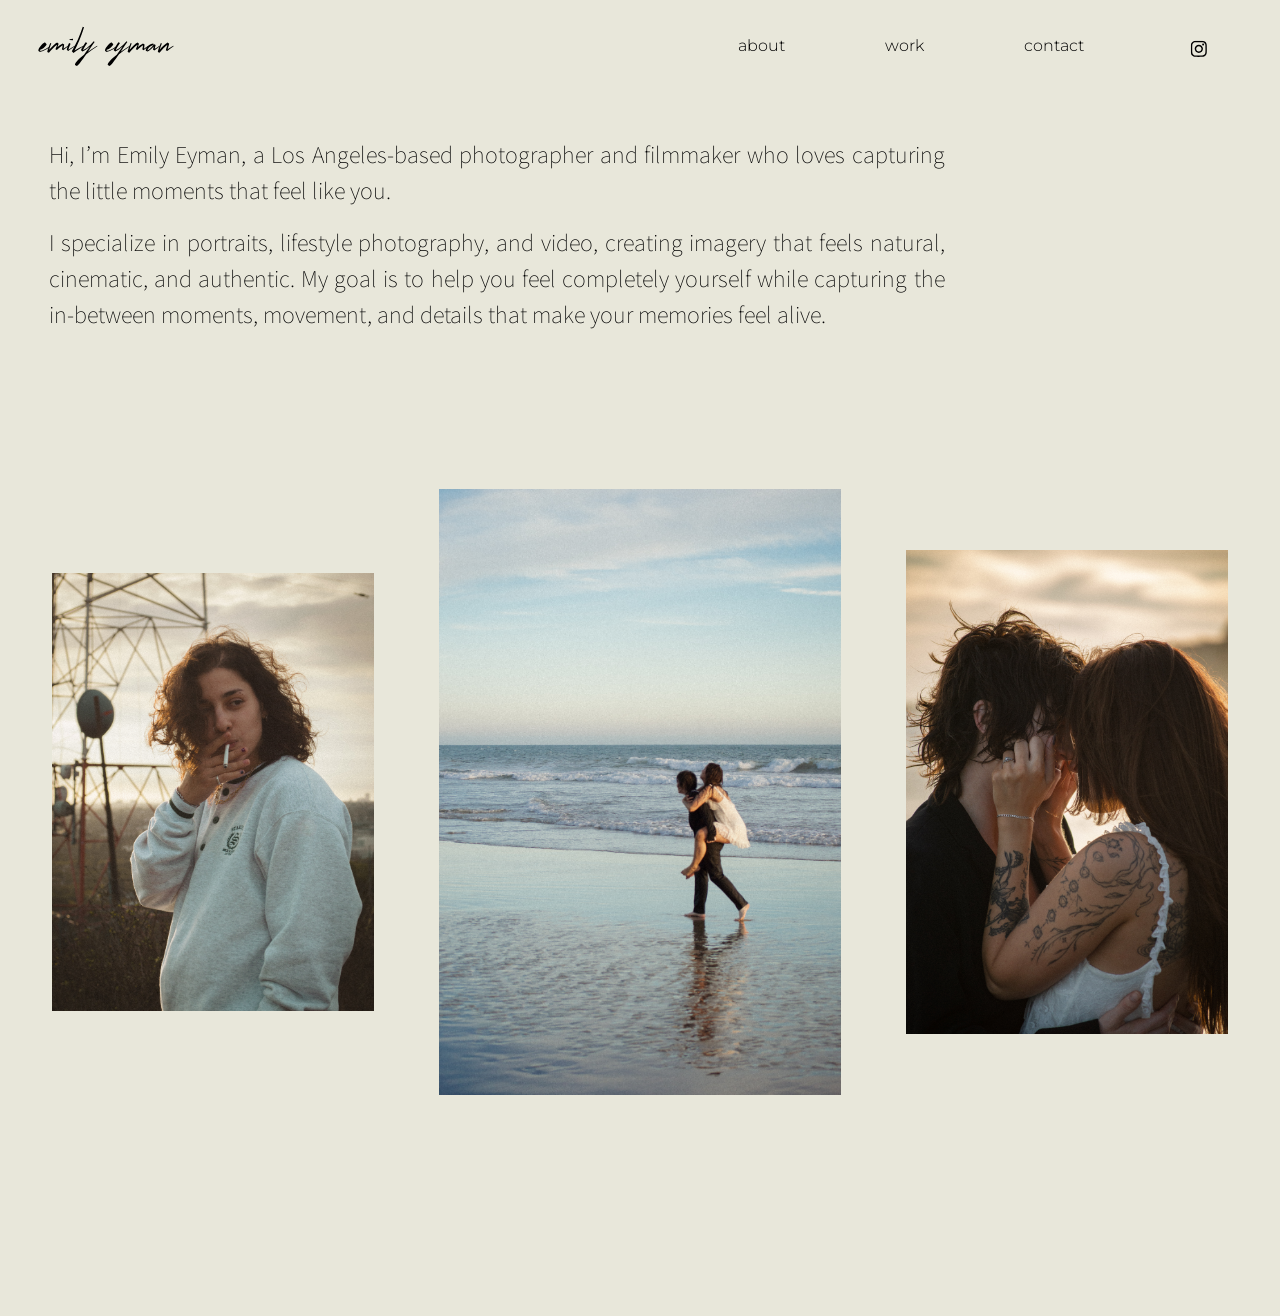
==== index.html @ b00204c0 "initial upload - unfinished" ====
<!DOCTYPE html>
<html lang="en">
<head>
    <meta charset="UTF-8">
    <meta name="viewport" content="width=device-width, initial-scale=1.0">
    <title>emily eyman</title>

    <!-- Bootstrap -->
    <link rel="stylesheet" href="./styles/bootstrap/css/bootstrap.min.css">
    <!-- Fonts -->
    <link rel="preconnect" href="https://fonts.googleapis.com">
    <link rel="preconnect" href="https://fonts.gstatic.com" crossorigin>
    <link href="https://fonts.googleapis.com/css2?family=Assistant:wght@200&family=Cousine:ital,wght@0,400;0,700;1,400;1,700&family=Montserrat:ital,wght@0,100..900;1,100..900&display=swap" rel="stylesheet">
    <!-- CSS -->
    <link rel="stylesheet" href="styles/main.css">

</head>
<body>
    <div id="page-container">
        <div id="page-content">
            <!-- Navbar -->
            <section id="home">
                <div class="navbarDiv container-fluid">
                    <nav class="navbar navbar-expand-lg w-100 justify-content-between">
                        <a class="navbar-brand" href="index.html"><img class="logo" src="images/logo.svg" alt="logo"></a>
                            <button class="navbar-toggler navbar-light" type="button" data-bs-toggle="collapse" data-bs-target="#navbarNav" aria-controls="navbarNav" aria-expanded="false" aria-label="Toggle navigation">
                                <span class="navbar-toggler-icon"></span>
                            </button>
                        <div class="collapse navbar-collapse" id="navbarNav">
                            <ul class="navbar-nav ms-auto">
                                <li class="nav-item">
                                    <a class="nav-link" href="about.html">about</a>
                                </li>
                                <li class="nav-item">
                                    <a class="nav-link" href="work.html">work</a>
                                </li>
                                <li class="nav-item">
                                    <a class="nav-link" href="contact.html">contact</a>
                                </li>
                                <li class="nav-item">
                                    <a class="nav-link" href="https://www.instagram.com/ejtookthis?igsi=MWs1d3k1dmIwNWoycg==">
                                        <img src="images/ig.svg" alt="Instagram" class="ig-icon">
                                    </a>
                                </li>
                            </ul>
                        </div>
                    </nav>
                </div>
            </section>
        </div>

        <!-- Home -->
        <section>

            <!-- About -->
            <div id="home">
                <div class="text-div">
                    <p class="about">
                        Hi, I’m Emily Eyman, a Los Angeles-based photographer and filmmaker who loves capturing the little moments that feel like you.
                    </p>
                    <p class="about">
                        I specialize in portraits, lifestyle photography, and video, creating imagery that feels natural, cinematic, and authentic. 
                        My goal is to help you feel completely yourself while capturing the in-between moments, movement, and details that make your memories feel alive.
                    </p>    
                </div> 
            </div>

            <!-- Photos -->
            <div id="photos">
                <div class="container-fluid photos-div">
                    <div class="row">
                        <div class="col-lg-4 pic-div d-flex justify-content-center align-items-center">
                            <img class="photo-small" src="images/aya.JPG" alt="home-photo">
                        </div>
                        <div class="col-lg-4 pic-div d-flex justify-content-center align-items-center">
                            <img class="photo-big" src="images/maddie-tay.JPG" alt="home-photo">
                        </div>
                        <div class="col-lg-4 pic-div d-flex justify-content-center align-items-center">
                            <img class="photo-small" src="images/maddie-tay2.JPG" alt="home-photo">
                        </div>
                    </div>
                </div>
            </div>
        </section>

        <!-- Footer -->
        <div id="footer">
            <footer>
                <div class="links">
                    <a class="footer-link" href="mailto:emilyeymancreative@yahoo.com">Contact me</a>
                </div>
                <p class="copyright">© 2026 by Emily Eyman. All rights reserved.</p>
            </footer>
        </div>

    </div>

    <script src="./styles/bootstrap/js/bootstrap.bundle.min.js"></script>

</body>
</html>
---- styles/main.css ----
body, html {
  overflow-x: hidden;
}

body {
  background-color: #E8E7DA;
  font-size: 2.5em;
}

p {
  font-family: 'Montserrat';
  font-weight: 200;
  font-size: 1rem;
}

h2 {
  font-family: 'Montserrat';
  font-weight: 400;
  font-size: 1.3rem;
}

#page-container {
  position: relative;
  min-height: 100vh;
}

#page-content {
  padding-bottom: 3%;
}

.section-title {
  font-family: 'Cousine';
  font-weight: 700;
  font-size: 3rem;
  padding: 2% 0;
}

.section-text {
  font-family: 'Montserrat';
  font-weight: 200;
  font-size: 1.3rem;
  padding: 4% 0;
  text-align: justify;
}

/* Navigation Bar */

.navbarDiv {
  padding: 0;
  width: 100%;
}

.navbar {
  padding: 1rem;
  width: 100%;
  background-color: #E8E7DA;
}

.navbar-toggler {
  background-color: #E8E7DA;
  border-color: #E8E7DA;
}

.navbar-toggler:hover {
  background-color: #ADA87A;
}

.navbar-brand {
  color: #E8E7DA;
}

.logo {
  width: 10rem;
}

.nav-item {
  padding: 0 18px;
}

.nav-link {
  font-size: 1rem;
  font-family: 'Montserrat';
  font-weight: 300;
  color: black !important;
  padding: 0 2rem !important;
}

.nav-link:hover {
  color: #ADA87A !important;
}

.ig-icon {
  width: 30px; 
  height: auto;
  display: inline-block;
  vertical-align: middle;
}

/* Home */
img {
  display: block;
}

.text-div {
  width: 70%;
  margin-left: 3.8%;
  padding-bottom: 1%;
  padding-right: 0;
}

.about {
  color: black;
  font-size: 1.5rem;
  font-family: 'Assistant';
  font-weight: 200;
}

/* About */
.about {
  text-align: justify;
  width: 100%;
  background-color: #E8E7DA;
  padding: 0;
}

.about-pic {
  width: 100%;
}

.about-text {
  padding: 9% 13%;
}

/* Photos */

#photos {
  padding: 10% 0 10% 0;
}

.photo-big {
  width: 100%;
}

.photo-small {
  width: 80%;
}

@media (max-width: 991.98px) {
    .pic-div {
        padding-bottom: 5%; 
    }
}

/* Contact */
#contact {
  display: flex;
  flex-direction: column;
  /* justify-content: center;  */
  align-items: center;     
  text-align: center;      
  min-height: 100vh;     
}
.contact-info {
  max-width: 500px; 
  margin: 0 auto 1.5rem auto; 
  padding: 0 1.25rem; 
  text-align: center; 
  line-height: 1.6; 
}

/* Footer */

#footer {
  position: absolute;
  bottom: 0;
  width: 100%;
  height: 2.5rem;    
  background-color: #E8E7DA;
  padding-top: 50px;
  text-align: center;
}
  
.links {
  font-family: 'Montserrat';
  font-weight: 300;
  background-color: #E8E7DA;
  bottom: 3%;
  font-size: 1rem;
}

.copyright {
  background-color: #E8E7DA;
  color: black;
  padding: 40px 0 10px;
  font-size: 0.8rem;
  font-family: 'Montserrat';
  font-weight: 300;
}

a {
  color: black;
  text-decoration: none;
  padding: 10px;
}

a:hover {
  color: #ADA87A;
}
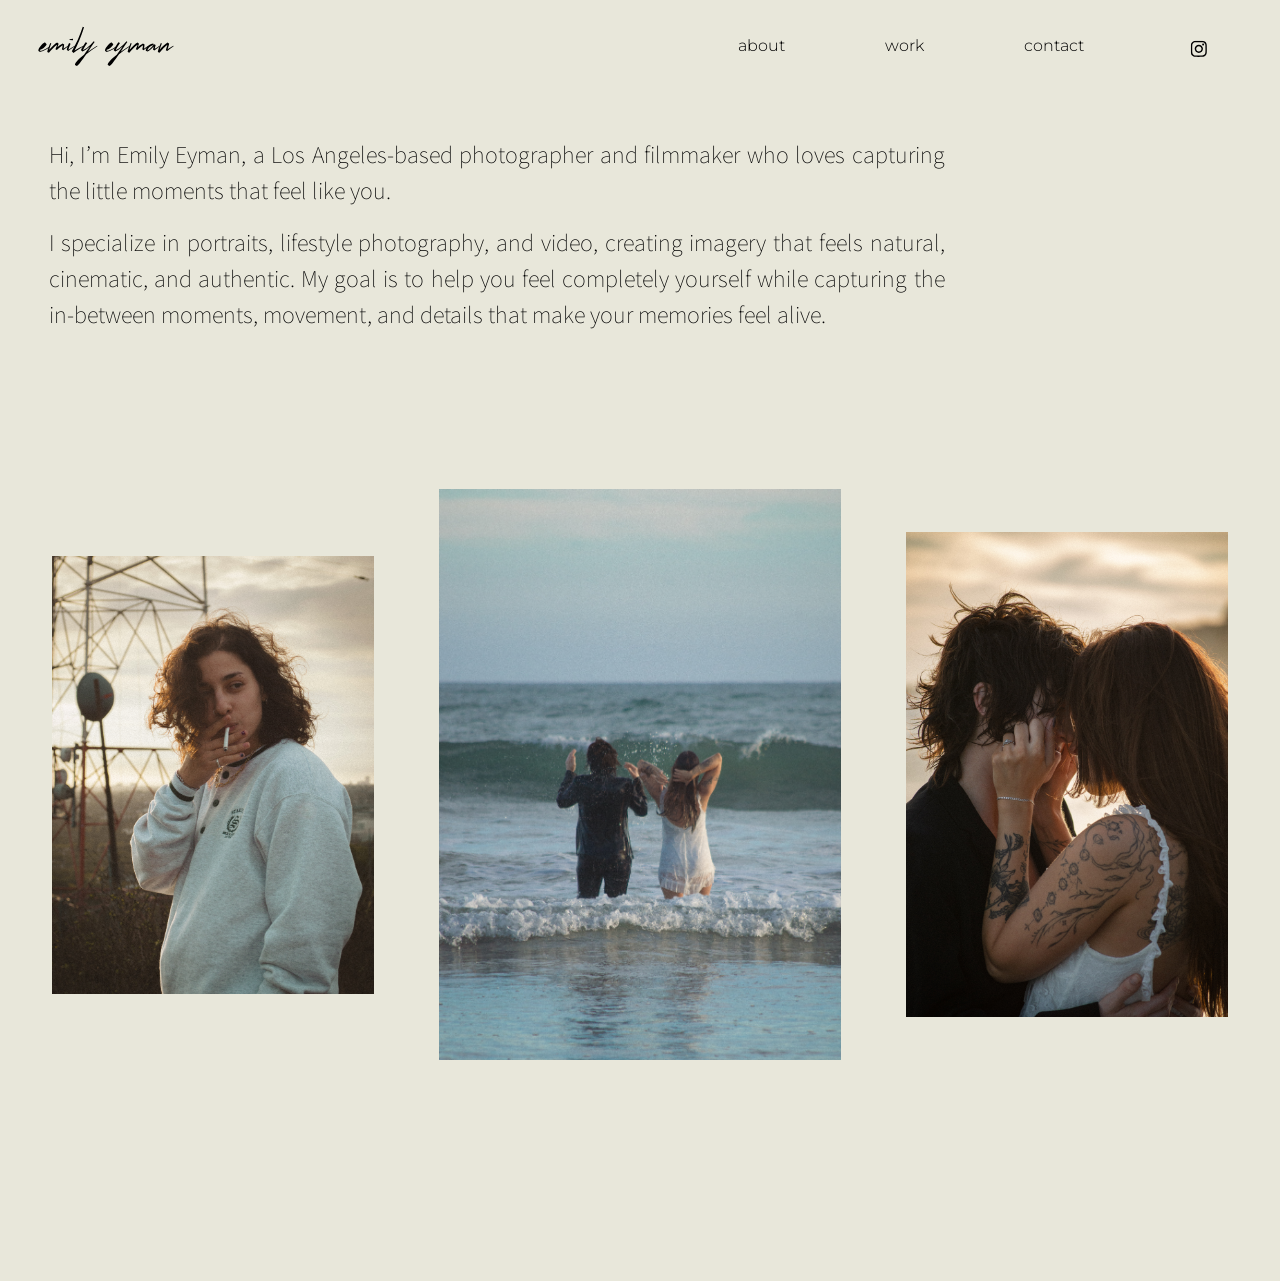
==== commit d73bdc74: "photos and layout updated" ====
--- a/index.html
+++ b/index.html
@@ -22,7 +22,7 @@
             <section id="home">
                 <div class="navbarDiv container-fluid">
                     <nav class="navbar navbar-expand-lg w-100 justify-content-between">
-                        <a class="navbar-brand" href="index.html"><img class="logo" src="images/logo.svg" alt="logo"></a>
+                        <a class="navbar-brand" href="index.html"><img class="logo" src="images/logos/logo.svg" alt="logo"></a>
                             <button class="navbar-toggler navbar-light" type="button" data-bs-toggle="collapse" data-bs-target="#navbarNav" aria-controls="navbarNav" aria-expanded="false" aria-label="Toggle navigation">
                                 <span class="navbar-toggler-icon"></span>
                             </button>
@@ -39,7 +39,7 @@
                                 </li>
                                 <li class="nav-item">
                                     <a class="nav-link" href="https://www.instagram.com/ejtookthis?igsi=MWs1d3k1dmIwNWoycg==">
-                                        <img src="images/ig.svg" alt="Instagram" class="ig-icon">
+                                        <img src="images/logos/ig.svg" alt="Instagram" class="ig-icon">
                                     </a>
                                 </li>
                             </ul>
@@ -70,13 +70,13 @@
                 <div class="container-fluid photos-div">
                     <div class="row">
                         <div class="col-lg-4 pic-div d-flex justify-content-center align-items-center">
-                            <img class="photo-small" src="images/aya.JPG" alt="home-photo">
+                            <img class="photo-small" src="images/home/aya.JPG" alt="home-photo">
                         </div>
                         <div class="col-lg-4 pic-div d-flex justify-content-center align-items-center">
-                            <img class="photo-big" src="images/maddie-tay.JPG" alt="home-photo">
+                            <img class="photo-big" src="images/home/maddie-tay4.JPG" alt="home-photo">
                         </div>
                         <div class="col-lg-4 pic-div d-flex justify-content-center align-items-center">
-                            <img class="photo-small" src="images/maddie-tay2.JPG" alt="home-photo">
+                            <img class="photo-small" src="images/home/maddie-tay2.JPG" alt="home-photo">
                         </div>
                     </div>
                 </div>
--- a/styles/main.css
+++ b/styles/main.css
@@ -43,6 +43,15 @@
   text-align: justify;
 }
 
+#video-container {
+    display: flex;
+    justify-content: center;
+    align-items: center;
+    width: 100%;
+    padding-bottom: 10%;
+}
+
+
 /* Navigation Bar */
 
 .navbarDiv {
@@ -151,16 +160,56 @@
     }
 }
 
+/* Videos */
+#videos {
+  padding-top: 10%;
+}
+
+/* Work */
+.masonry-grid {
+  column-count: 1;
+  column-gap: 1.5rem; /* Matches Bootstrap gutter spacing */
+}
+
+@media (min-width: 576px) {
+  .masonry-grid { column-count: 2; }
+}
+
+@media (min-width: 992px) {
+  .masonry-grid { column-count: 3; }
+}
+
+/* Prevents images from breaking across column boundaries */
+.masonry-item {
+  break-inside: avoid;
+}
+
+.photography-title {
+  display: flex;
+  flex-direction: column;
+  align-items: center;     
+  text-align: center; 
+  padding: 2rem 1.25rem;      
+}
+
+.videos-title {
+  display: flex;
+  flex-direction: column;
+  align-items: center;     
+  text-align: center; 
+  padding: 2rem 1.25rem; 
+}
+
 /* Contact */
 #contact {
   display: flex;
   flex-direction: column;
-  /* justify-content: center;  */
   align-items: center;     
   text-align: center;      
   min-height: 100vh;     
 }
 .contact-info {
+  font-size: 0.8rem;
   max-width: 500px; 
   margin: 0 auto 1.5rem auto; 
   padding: 0 1.25rem; 
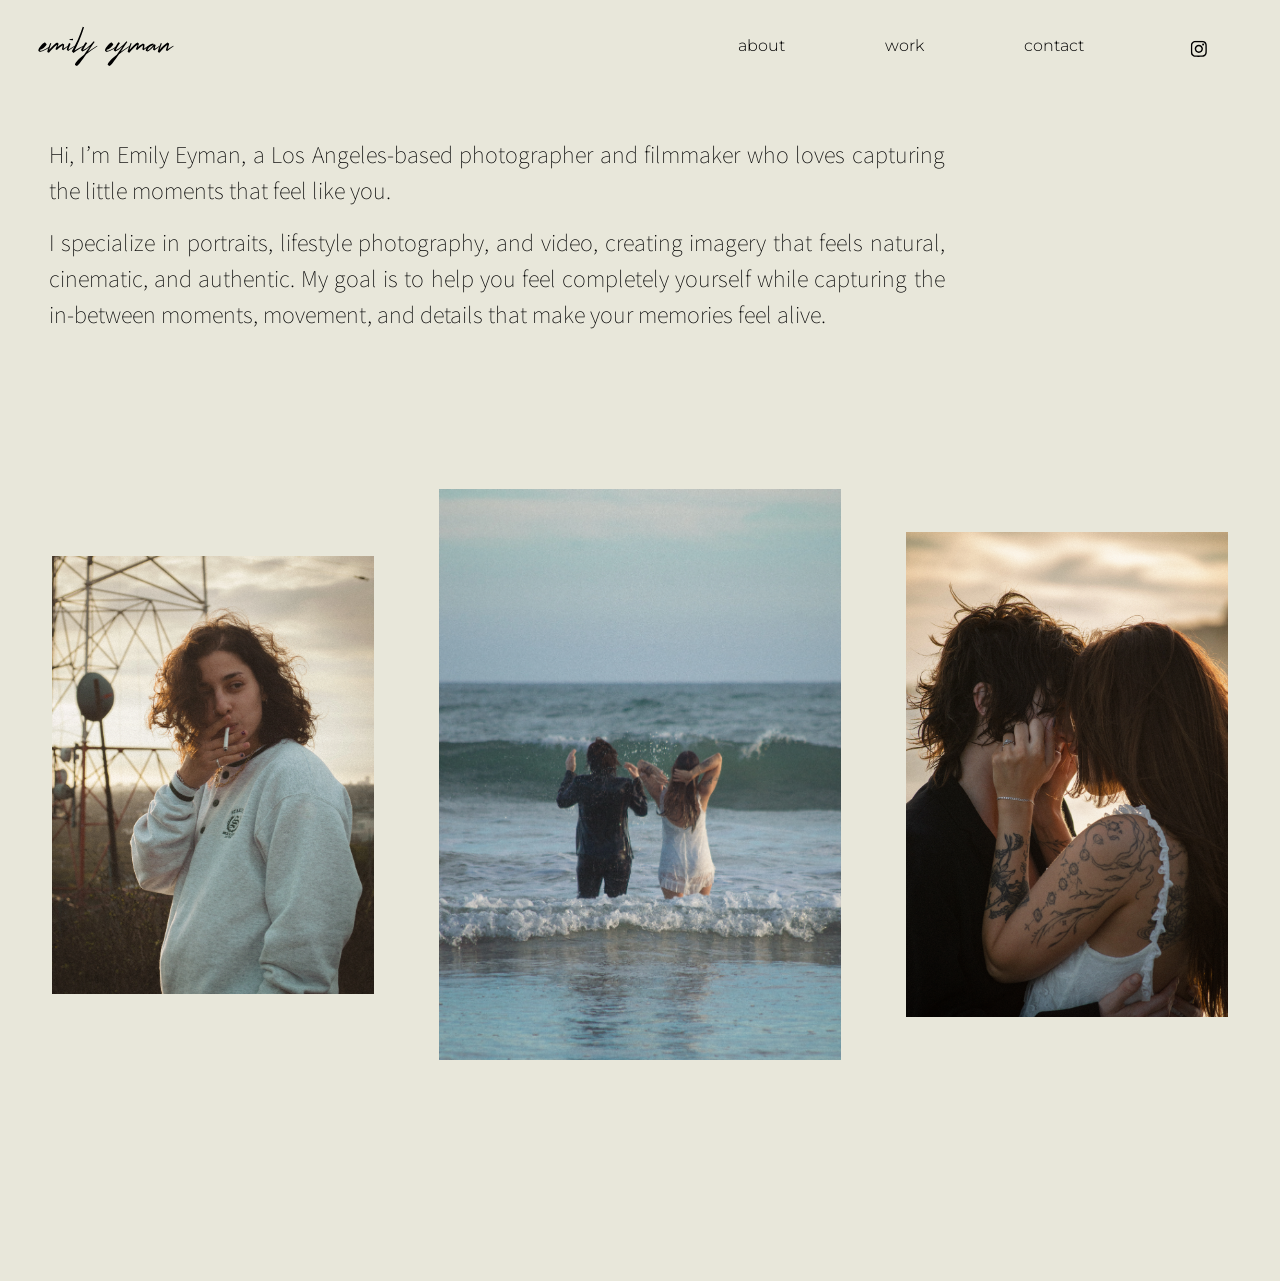
==== commit b105fd34: "images compressed and format changed + lazy loading" ====
--- a/index.html
+++ b/index.html
@@ -4,6 +4,7 @@
     <meta charset="UTF-8">
     <meta name="viewport" content="width=device-width, initial-scale=1.0">
     <title>emily eyman</title>
+    <link rel="icon" type="image/x-icon" href="images/logos/logo2.svg">
 
     <!-- Bootstrap -->
     <link rel="stylesheet" href="./styles/bootstrap/css/bootstrap.min.css">
@@ -70,13 +71,13 @@
                 <div class="container-fluid photos-div">
                     <div class="row">
                         <div class="col-lg-4 pic-div d-flex justify-content-center align-items-center">
-                            <img class="photo-small" src="images/home/aya.JPG" alt="home-photo">
+                            <img class="photo-small" src="images/home/aya.webp" alt="home-photo" loading="lazy">
                         </div>
                         <div class="col-lg-4 pic-div d-flex justify-content-center align-items-center">
-                            <img class="photo-big" src="images/home/maddie-tay4.JPG" alt="home-photo">
+                            <img class="photo-big" src="images/home/maddie-tay4.webp" alt="home-photo" loading="lazy">
                         </div>
                         <div class="col-lg-4 pic-div d-flex justify-content-center align-items-center">
-                            <img class="photo-small" src="images/home/maddie-tay2.JPG" alt="home-photo">
+                            <img class="photo-small" src="images/home/maddie-tay2.webp" alt="home-photo" loading="lazy">
                         </div>
                     </div>
                 </div>
--- a/styles/main.css
+++ b/styles/main.css
@@ -217,6 +217,24 @@
   line-height: 1.6; 
 }
 
+#horizontal-pic {
+    display: flex;
+    justify-content: center;
+    align-items: center;
+    width: 100%;
+    
+    /* Adjust these values to control top and bottom spacing */
+    padding-top: 50px;    /* Change to 0px, 5px, 20px, etc. */
+    padding-bottom: 50px; /* Adjust as needed */
+}
+
+.horizontal-pic {
+    display: block;
+    max-width: 100%;
+    height: auto;
+    margin: 0 auto;
+}
+
 /* Footer */
 
 #footer {
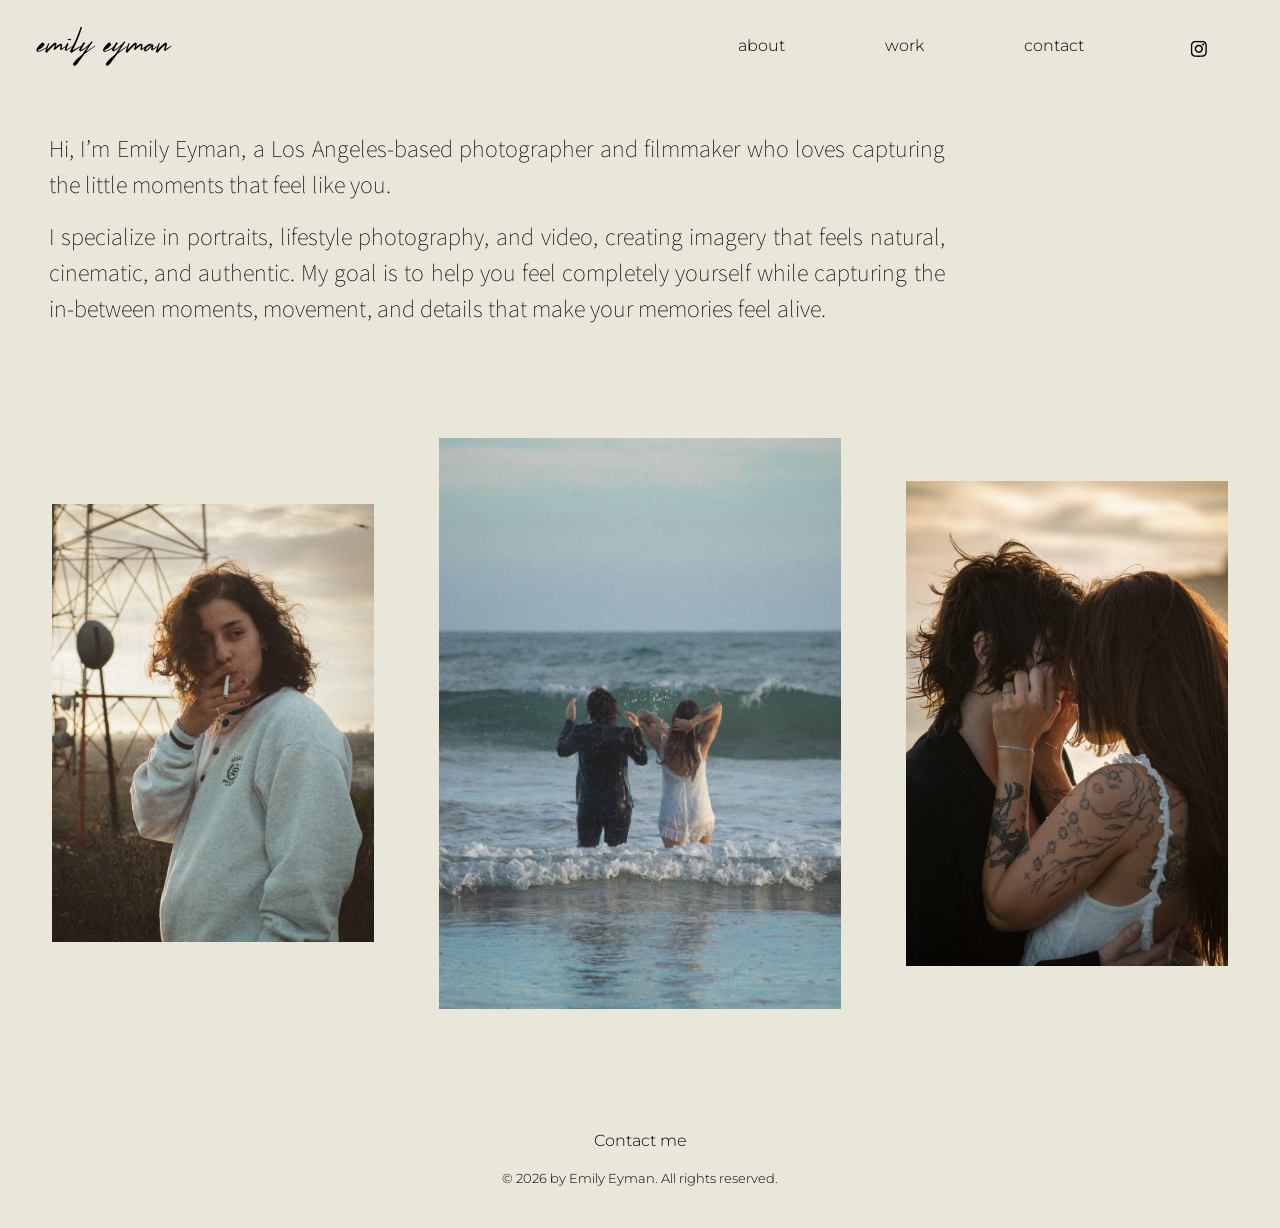
==== commit 8d1ad9e0: "Optimized code + photo loading time" ====
--- a/index.html
+++ b/index.html
@@ -3,58 +3,49 @@
 <head>
     <meta charset="UTF-8">
     <meta name="viewport" content="width=device-width, initial-scale=1.0">
-    <title>emily eyman</title>
+    <title>Emily Eyman | Los Angeles Photographer & Filmmaker</title>
     <link rel="icon" type="image/x-icon" href="images/logos/logo2.svg">
 
-    <!-- Bootstrap -->
-    <link rel="stylesheet" href="./styles/bootstrap/css/bootstrap.min.css">
+    <!-- Preload Critical Above-the-Fold Hero Image -->
+    <link rel="preload" as="image" href="images/home/maddie-tay4.webp" type="image/webp">
+
     <!-- Fonts -->
     <link rel="preconnect" href="https://fonts.googleapis.com">
     <link rel="preconnect" href="https://fonts.gstatic.com" crossorigin>
-    <link href="https://fonts.googleapis.com/css2?family=Assistant:wght@200&family=Cousine:ital,wght@0,400;0,700;1,400;1,700&family=Montserrat:ital,wght@0,100..900;1,100..900&display=swap" rel="stylesheet">
+    <link href="https://fonts.googleapis.com/css2?family=Assistant:wght@200&family=Cousine:ital,wght@0,400;0,700&family=Montserrat:ital,wght@0,100..900;1,100..900&display=swap" rel="stylesheet">
+
     <!-- CSS -->
+    <link rel="stylesheet" href="./styles/bootstrap/css/bootstrap.min.css">
     <link rel="stylesheet" href="styles/main.css">
-
 </head>
 <body>
     <div id="page-container">
-        <div id="page-content">
-            <!-- Navbar -->
-            <section id="home">
-                <div class="navbarDiv container-fluid">
-                    <nav class="navbar navbar-expand-lg w-100 justify-content-between">
-                        <a class="navbar-brand" href="index.html"><img class="logo" src="images/logos/logo.svg" alt="logo"></a>
-                            <button class="navbar-toggler navbar-light" type="button" data-bs-toggle="collapse" data-bs-target="#navbarNav" aria-controls="navbarNav" aria-expanded="false" aria-label="Toggle navigation">
-                                <span class="navbar-toggler-icon"></span>
-                            </button>
-                        <div class="collapse navbar-collapse" id="navbarNav">
-                            <ul class="navbar-nav ms-auto">
-                                <li class="nav-item">
-                                    <a class="nav-link" href="about.html">about</a>
-                                </li>
-                                <li class="nav-item">
-                                    <a class="nav-link" href="work.html">work</a>
-                                </li>
-                                <li class="nav-item">
-                                    <a class="nav-link" href="contact.html">contact</a>
-                                </li>
-                                <li class="nav-item">
-                                    <a class="nav-link" href="https://www.instagram.com/ejtookthis?igsi=MWs1d3k1dmIwNWoycg==">
-                                        <img src="images/logos/ig.svg" alt="Instagram" class="ig-icon">
-                                    </a>
-                                </li>
-                            </ul>
-                        </div>
-                    </nav>
+        <header>
+            <nav class="navbar navbar-expand-lg navbarDiv container-fluid w-100 justify-content-between">
+                <a class="navbar-brand" href="index.html">
+                    <img class="logo" src="images/logos/logo.svg" width="160" height="40" alt="Emily Eyman Logo">
+                </a>
+                <button class="navbar-toggler navbar-light" type="button" data-bs-toggle="collapse" data-bs-target="#navbarNav" aria-controls="navbarNav" aria-expanded="false" aria-label="Toggle navigation">
+                    <span class="navbar-toggler-icon"></span>
+                </button>
+                <div class="collapse navbar-collapse" id="navbarNav">
+                    <ul class="navbar-nav ms-auto">
+                        <li class="nav-item"><a class="nav-link" href="about.html">about</a></li>
+                        <li class="nav-item"><a class="nav-link" href="work.html">work</a></li>
+                        <li class="nav-item"><a class="nav-link" href="contact.html">contact</a></li>
+                        <li class="nav-item">
+                            <a class="nav-link" href="https://www.instagram.com/ejtookthis" target="_blank" rel="noopener">
+                                <img src="images/logos/ig.svg" width="30" height="30" alt="Instagram Profile" class="ig-icon">
+                            </a>
+                        </li>
+                    </ul>
                 </div>
-            </section>
-        </div>
+            </nav>
+        </header>
 
-        <!-- Home -->
-        <section>
-
-            <!-- About -->
-            <div id="home">
+        <main id="main-content">
+            <!-- Intro Section -->
+            <section class="bio-section">
                 <div class="text-div">
                     <p class="about">
                         Hi, I’m Emily Eyman, a Los Angeles-based photographer and filmmaker who loves capturing the little moments that feel like you.
@@ -64,39 +55,35 @@
                         My goal is to help you feel completely yourself while capturing the in-between moments, movement, and details that make your memories feel alive.
                     </p>    
                 </div> 
-            </div>
+            </section>
 
-            <!-- Photos -->
-            <div id="photos">
+            <!-- Featured Photos -->
+            <section id="photos">
                 <div class="container-fluid photos-div">
                     <div class="row">
                         <div class="col-lg-4 pic-div d-flex justify-content-center align-items-center">
-                            <img class="photo-small" src="images/home/aya.webp" alt="home-photo" loading="lazy">
+                            <img class="photo-small" src="images/home/aya.webp" width="400" height="600" alt="Portrait of Aya">
                         </div>
                         <div class="col-lg-4 pic-div d-flex justify-content-center align-items-center">
-                            <img class="photo-big" src="images/home/maddie-tay4.webp" alt="home-photo" loading="lazy">
+                            <img class="photo-big" src="images/home/maddie-tay4.webp" width="500" height="750" alt="Maddie and Tay photoshoot feature">
                         </div>
                         <div class="col-lg-4 pic-div d-flex justify-content-center align-items-center">
-                            <img class="photo-small" src="images/home/maddie-tay2.webp" alt="home-photo" loading="lazy">
+                            <img class="photo-small" src="images/home/maddie-tay2.webp" width="400" height="600" alt="Maddie and Tay side portrait">
                         </div>
                     </div>
                 </div>
-            </div>
-        </section>
+            </section>
+        </main>
 
         <!-- Footer -->
-        <div id="footer">
-            <footer>
-                <div class="links">
-                    <a class="footer-link" href="mailto:emilyeymancreative@yahoo.com">Contact me</a>
-                </div>
-                <p class="copyright">© 2026 by Emily Eyman. All rights reserved.</p>
-            </footer>
-        </div>
-
+        <footer>
+            <div class="links">
+                <a class="footer-link" href="mailto:emilyeymancreative@yahoo.com">Contact me</a>
+            </div>
+            <p class="copyright">© 2026 by Emily Eyman. All rights reserved.</p>
+        </footer>
     </div>
 
     <script src="./styles/bootstrap/js/bootstrap.bundle.min.js"></script>
-
 </body>
 </html>
--- a/styles/main.css
+++ b/styles/main.css
@@ -1,149 +1,154 @@
-body, html {
+/* --- Global Resets & Base Typography --- */
+*, *::before, *::after {
+  box-sizing: border-box;
+}
+
+html, body {
   overflow-x: hidden;
 }
 
 body {
   background-color: #E8E7DA;
-  font-size: 2.5em;
-}
-
-p {
-  font-family: 'Montserrat';
+  color: #000000;
+  font-family: 'Montserrat', sans-serif;
   font-weight: 200;
   font-size: 1rem;
+  line-height: 1.5;
+}
+
+/* Headings & Text Fallbacks */
+h1, h2, h3, h4, h5, h6 {
+  font-family: 'Montserrat', sans-serif;
+  font-weight: 400;
 }
 
 h2 {
-  font-family: 'Montserrat';
-  font-weight: 400;
   font-size: 1.3rem;
 }
 
+p {
+  font-size: 1rem;
+}
+
+a {
+  color: #000000;
+  text-decoration: none;
+  padding: 0.5rem;
+  transition: color 0.2s ease-in-out;
+}
+
+a:hover {
+  color: #ADA87A;
+}
+
+img {
+  display: block;
+  max-width: 100%;
+  height: auto;
+}
+
+/* --- Flexible Layout Setup (Sticky Footer) --- */
 #page-container {
-  position: relative;
+  display: flex;
+  flex-direction: column;
   min-height: 100vh;
 }
 
-#page-content {
-  padding-bottom: 3%;
+#main-content {
+  flex: 1 0 auto;
+}
+
+/* --- Header & Navigation Bar --- */
+.navbarDiv {
+  padding: 0;
+  width: 100%;
+}
+
+.navbar {
+  padding: 1rem;
+  width: 100%;
+  background-color: #E8E7DA;
+}
+
+.navbar-toggler {
+  background-color: #E8E7DA;
+  border-color: #E8E7DA;
+}
+
+.navbar-toggler:hover {
+  background-color: #ADA87A;
+}
+
+.navbar-brand {
+  color: #E8E7DA;
+}
+
+.logo {
+  width: 10rem;
+}
+
+.nav-item {
+  padding: 0 1.125rem;
+}
+
+.nav-link {
+  font-size: 1rem;
+  font-weight: 300;
+  color: #000000 !important;
+  padding: 0 2rem !important;
+  transition: color 0.2s ease-in-out;
+}
+
+.nav-link:hover {
+  color: #ADA87A !important;
+}
+
+.ig-icon {
+  width: 30px; 
+  height: auto;
+  display: inline-block;
+  vertical-align: middle;
+}
+
+/* --- Bio & Main Content Sections --- */
+.bio-section {
+  padding-top: 2rem;
+}
+
+.text-div {
+  width: 70%;
+  margin-left: 3.8%;
+  padding-bottom: 1rem;
+}
+
+.about {
+  color: #000000;
+  font-size: 1.5rem;
+  font-family: 'Assistant', sans-serif;
+  font-weight: 200;
+  text-align: justify;
+  width: 100%;
+  background-color: transparent;
+  padding: 0;
 }
 
 .section-title {
-  font-family: 'Cousine';
+  font-family: 'Cousine', monospace;
   font-weight: 700;
   font-size: 3rem;
   padding: 2% 0;
 }
 
 .section-text {
-  font-family: 'Montserrat';
   font-weight: 200;
   font-size: 1.3rem;
   padding: 4% 0;
   text-align: justify;
 }
 
-#video-container {
-    display: flex;
-    justify-content: center;
-    align-items: center;
-    width: 100%;
-    padding-bottom: 10%;
-}
-
-
-/* Navigation Bar */
-
-.navbarDiv {
-  padding: 0;
-  width: 100%;
-}
-
-.navbar {
-  padding: 1rem;
-  width: 100%;
-  background-color: #E8E7DA;
-}
-
-.navbar-toggler {
-  background-color: #E8E7DA;
-  border-color: #E8E7DA;
-}
-
-.navbar-toggler:hover {
-  background-color: #ADA87A;
-}
-
-.navbar-brand {
-  color: #E8E7DA;
-}
-
-.logo {
-  width: 10rem;
-}
-
-.nav-item {
-  padding: 0 18px;
-}
-
-.nav-link {
-  font-size: 1rem;
-  font-family: 'Montserrat';
-  font-weight: 300;
-  color: black !important;
-  padding: 0 2rem !important;
-}
-
-.nav-link:hover {
-  color: #ADA87A !important;
-}
-
-.ig-icon {
-  width: 30px; 
-  height: auto;
-  display: inline-block;
-  vertical-align: middle;
-}
-
-/* Home */
-img {
-  display: block;
-}
-
-.text-div {
-  width: 70%;
-  margin-left: 3.8%;
-  padding-bottom: 1%;
-  padding-right: 0;
-}
-
-.about {
-  color: black;
-  font-size: 1.5rem;
-  font-family: 'Assistant';
-  font-weight: 200;
-}
-
-/* About */
-.about {
-  text-align: justify;
-  width: 100%;
-  background-color: #E8E7DA;
-  padding: 0;
-}
-
-.about-pic {
-  width: 100%;
-}
-
-.about-text {
-  padding: 9% 13%;
-}
-
-/* Photos */
-
+/* --- Homepage Photography --- */
 #photos {
-  padding: 10% 0 10% 0;
+  padding: 5rem 0;
 }
 
 .photo-big {
@@ -154,21 +159,10 @@
   width: 80%;
 }
 
-@media (max-width: 991.98px) {
-    .pic-div {
-        padding-bottom: 5%; 
-    }
-}
-
-/* Videos */
-#videos {
-  padding-top: 10%;
-}
-
-/* Work */
+/* --- Portfolio Masonry Grid (Work Page) --- */
 .masonry-grid {
   column-count: 1;
-  column-gap: 1.5rem; /* Matches Bootstrap gutter spacing */
+  column-gap: 1.5rem;
 }
 
 @media (min-width: 576px) {
@@ -179,12 +173,19 @@
   .masonry-grid { column-count: 3; }
 }
 
-/* Prevents images from breaking across column boundaries */
 .masonry-item {
   break-inside: avoid;
-}
-
-.photography-title {
+  margin-bottom: 1.5rem;
+}
+
+.masonry-item img {
+  width: 100%;
+  height: auto;
+  display: block;
+}
+
+.photography-title,
+.videos-title {
   display: flex;
   flex-direction: column;
   align-items: center;     
@@ -192,24 +193,38 @@
   padding: 2rem 1.25rem;      
 }
 
-.videos-title {
+/* --- Video Embed Container --- */
+#videos {
+  padding-top: 5rem;
+}
+
+#video-container {
   display: flex;
-  flex-direction: column;
-  align-items: center;     
-  text-align: center; 
-  padding: 2rem 1.25rem; 
-}
-
-/* Contact */
+  justify-content: center;
+  align-items: center;
+  width: 100%;
+  max-width: 800px;
+  margin: 0 auto 3rem auto;
+  padding: 0 1rem;
+}
+
+#video-container iframe {
+  width: 100%;
+  aspect-ratio: 16 / 9;
+  height: auto;
+  border: 0;
+}
+
+/* --- Contact Page --- */
 #contact {
   display: flex;
   flex-direction: column;
   align-items: center;     
   text-align: center;      
-  min-height: 100vh;     
-}
+}
+
 .contact-info {
-  font-size: 0.8rem;
+  font-size: 0.9rem;
   max-width: 500px; 
   margin: 0 auto 1.5rem auto; 
   padding: 0 1.25rem; 
@@ -217,59 +232,72 @@
   line-height: 1.6; 
 }
 
+/* Full-bleed horizontal image (No side padding) */
 #horizontal-pic {
-    display: flex;
-    justify-content: center;
-    align-items: center;
-    width: 100%;
-    
-    /* Adjust these values to control top and bottom spacing */
-    padding-top: 50px;    /* Change to 0px, 5px, 20px, etc. */
-    padding-bottom: 50px; /* Adjust as needed */
+  width: 100%;
+  padding-top: 2.5rem;    
+  padding-bottom: 2.5rem; 
 }
 
 .horizontal-pic {
-    display: block;
-    max-width: 100%;
-    height: auto;
-    margin: 0 auto;
-}
-
-/* Footer */
-
-#footer {
-  position: absolute;
-  bottom: 0;
-  width: 100%;
-  height: 2.5rem;    
+  width: 100vw;
+  position: relative;
+  left: 50%;
+  right: 50%;
+  margin-left: -50vw;
+  margin-right: -50vw;
+  max-width: none;
+  height: auto;
+  display: block;
+}
+
+/* --- Footer --- */
+footer {
+  flex-shrink: 0;
+  width: 100%;
   background-color: #E8E7DA;
-  padding-top: 50px;
+  padding: 2.5rem 0 1.5rem 0;
   text-align: center;
 }
-  
+
 .links {
-  font-family: 'Montserrat';
   font-weight: 300;
-  background-color: #E8E7DA;
-  bottom: 3%;
   font-size: 1rem;
+  margin-bottom: 0.5rem;
 }
 
 .copyright {
-  background-color: #E8E7DA;
-  color: black;
-  padding: 40px 0 10px;
+  color: #000000;
+  padding-top: 0.5rem;
   font-size: 0.8rem;
-  font-family: 'Montserrat';
   font-weight: 300;
 }
 
-a {
-  color: black;
-  text-decoration: none;
-  padding: 10px;
-}
-
-a:hover {
-  color: #ADA87A;
+/* --- Mobile Responsiveness Adjustments --- */
+@media (max-width: 991.98px) {
+  .pic-div {
+    padding-bottom: 2rem; 
+  }
+  .text-div {
+    width: 90%;
+    margin-left: auto;
+    margin-right: auto;
+  }
+}
+
+@media (max-width: 576px) {
+  /* Smaller paragraph & text sizing on mobile */
+  p {
+    font-size: 1.0rem;
+  }
+
+  .about {
+    font-size: 1.0rem;
+    text-align: left;
+  }
+
+  .contact-info {
+    font-size: 0.9rem;
+    padding: 0 0.5rem;
+  }
 }
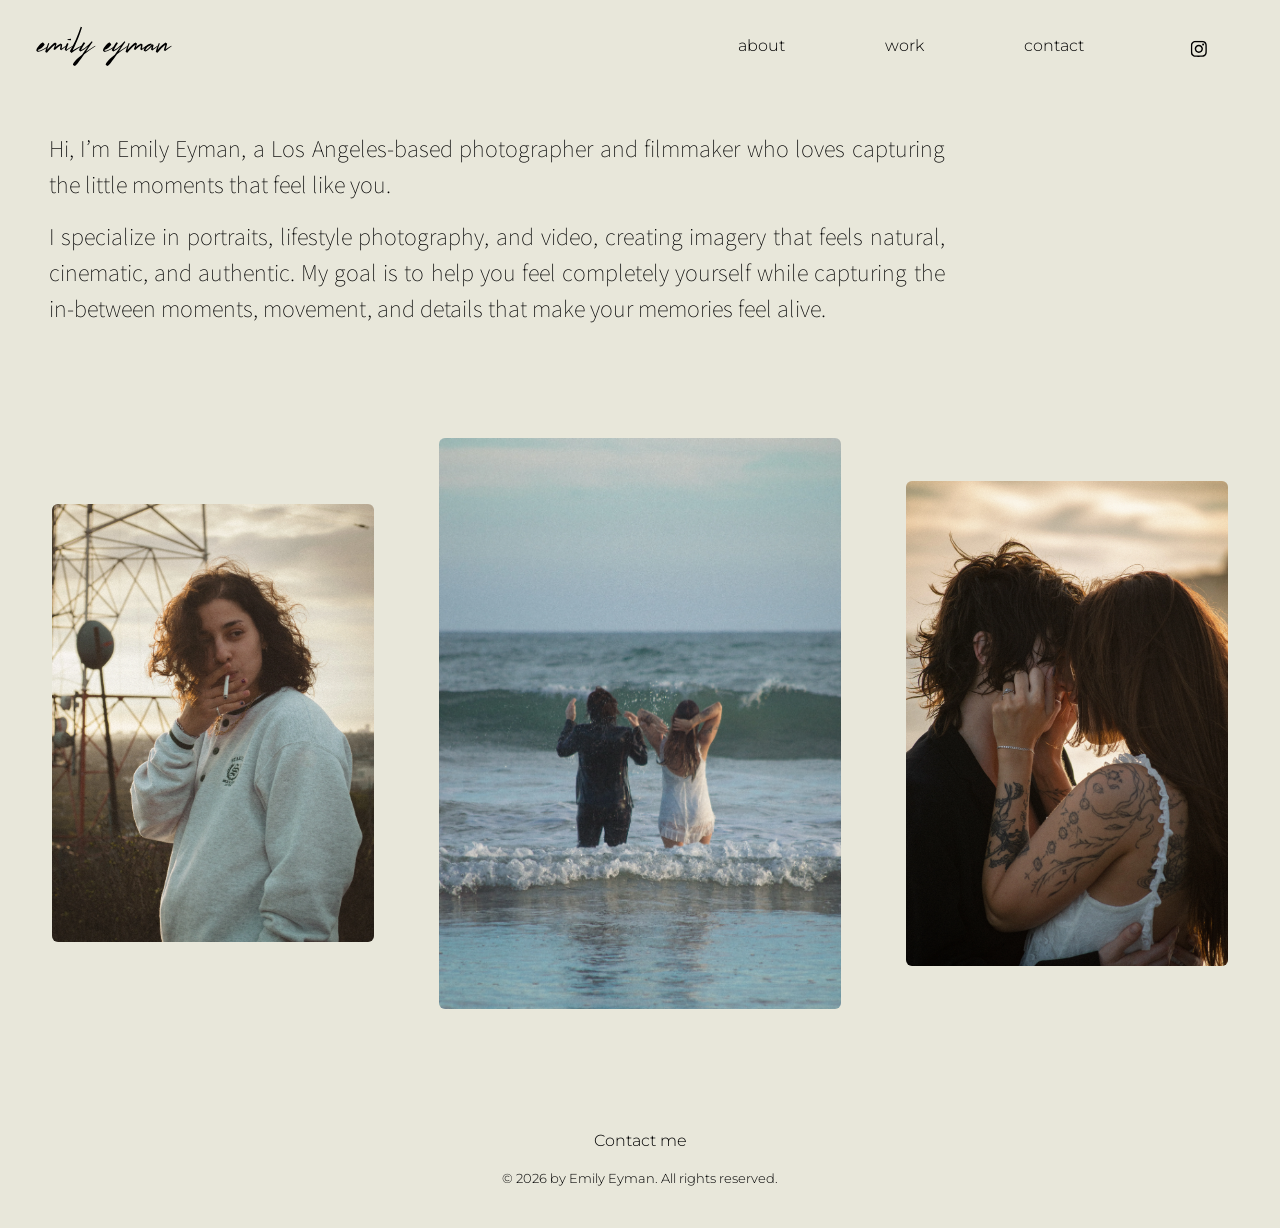
==== commit 390308ae: "Compressed photos + rounded photos on main page" ====
--- a/index.html
+++ b/index.html
@@ -57,18 +57,18 @@
                 </div> 
             </section>
 
-            <!-- Featured Photos -->
+            <!-- Featured Photos Section in index.html -->
             <section id="photos">
                 <div class="container-fluid photos-div">
                     <div class="row">
                         <div class="col-lg-4 pic-div d-flex justify-content-center align-items-center">
-                            <img class="photo-small" src="images/home/aya.webp" width="400" height="600" alt="Portrait of Aya">
+                            <img class="photo-small rounded" src="images/home/aya.webp" width="400" height="600" alt="Portrait of Aya">
                         </div>
                         <div class="col-lg-4 pic-div d-flex justify-content-center align-items-center">
-                            <img class="photo-big" src="images/home/maddie-tay4.webp" width="500" height="750" alt="Maddie and Tay photoshoot feature">
+                            <img class="photo-big rounded" src="images/home/maddie-tay4.webp" width="500" height="750" alt="Maddie and Tay photoshoot feature" fetchpriority="high">
                         </div>
                         <div class="col-lg-4 pic-div d-flex justify-content-center align-items-center">
-                            <img class="photo-small" src="images/home/maddie-tay2.webp" width="400" height="600" alt="Maddie and Tay side portrait">
+                            <img class="photo-small rounded" src="images/home/maddie-tay2.webp" width="400" height="600" alt="Maddie and Tay side portrait">
                         </div>
                     </div>
                 </div>
